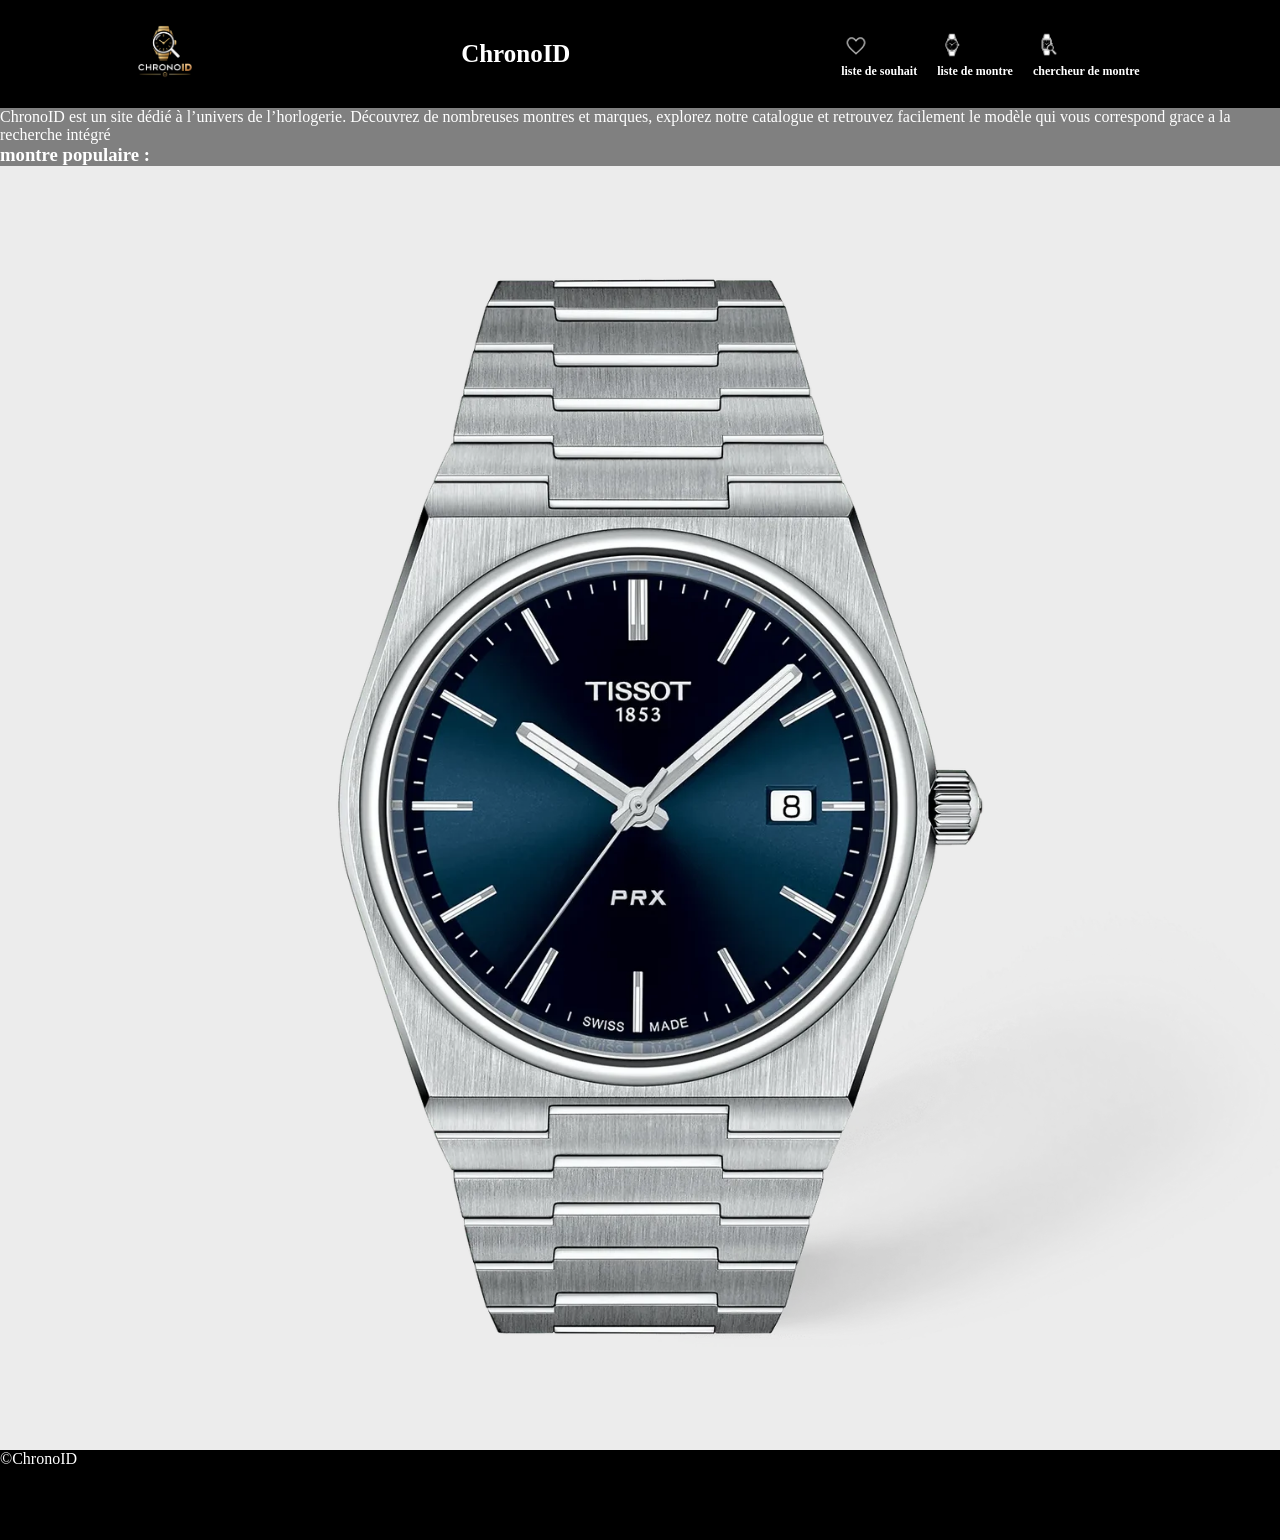
==== site-montre/html/acceuille.html @ 4a4f856d "v1 of ChronoID with only the home page and the base of list watch" ====
<!DOCTYPE html>
<html lang="fr">

<head>
    <meta charset="UTF-8">
    <meta name="viewport" content="width=device-width, initial-scale=1.0">
    <title>acceuile montre</title>
    <script src="../js/script.js" defer></script>
    <link rel="stylesheet" href="../css/style.css">
</head>

<body>
    <header>
        <a href="acceuille.html" id="logo"><img src="../img/logo.png" alt="logo ChronoID"></a>
        <h1 id="title">ChronoID</h1>
        <nav>
            <a href="liste-souhait.html"><img src="../img/liste-de-souhait-blanc.png" alt="liste de souhait"><p>liste de souhait</p></a>
            <a href="liste-montre.html"><img src="../img/liste-montre-blanc.png" alt="liste de montre"><p>liste de montre</p></a>
            <a href="recherche.montre.html"><img src="../img/recherche-montre-blanc.png" alt="recherche montre"><p>chercheur de montre</p></a>
        </nav>
    </header>
    <main id="acceuil">
        <section>
            <p>ChronoID est un site dédié à l’univers de l’horlogerie. Découvrez de nombreuses montres et marques, explorez notre catalogue et retrouvez facilement le modèle qui vous correspond grace a la recherche intégré</p>
            <h3>montre populaire :</h3>
        </section>
        <img id="montre" src="../img/rolex/daytona.jpg" alt="montre populaire">
    </main>
    <footer>
        &copyChronoID
        <nav>
            
        </nav>
    </footer>
</body>

</html>
---- site-montre/css/style.css ----
/* general*/
*{
  box-sizing: border-box;
  margin: 0 auto;
}
body{
    min-height: 600px;
}
/*header*/
#title{
    color: white;
    font-size: 25px;
}
#acceuil{
    background-color: rgb(236, 236, 236);
}
header{
    display: flex;
    flex-direction: row;
    background-color: black;
    align-items: center;
    justify-content:space-between;
    height: 12vh;
    img{
        height: 70px;
    }
    nav{
        display: flex;
        align-items: center;
        justify-content: space-between;

        a{
            padding:10px;
            text-decoration: none;
            img{
                height: 30px;
            }
            p{
                color: white;
                font-size: 12px;
                font-weight: bold;
            }
        }
    }
}

#acceuil{

    section{
        background-color: grey;
        color: white;
        height: 20%;
    }
    #montre2{
        display: none;
    }
    img{
        width: 100vw;
    }
}
#list-montre{
    #liste-montre{
    display: grid;
    grid-template-columns: repeat(4,1fr);
        .montre{
            display: flex;
            flex-direction:column;
            border:1px solid black;
            width: 25vw;

            img{
                height: 20vw;
                width: 20vw;
            }
        }}
}
footer{
    background-color: black;
    color: white;
    height: 10vh;
}
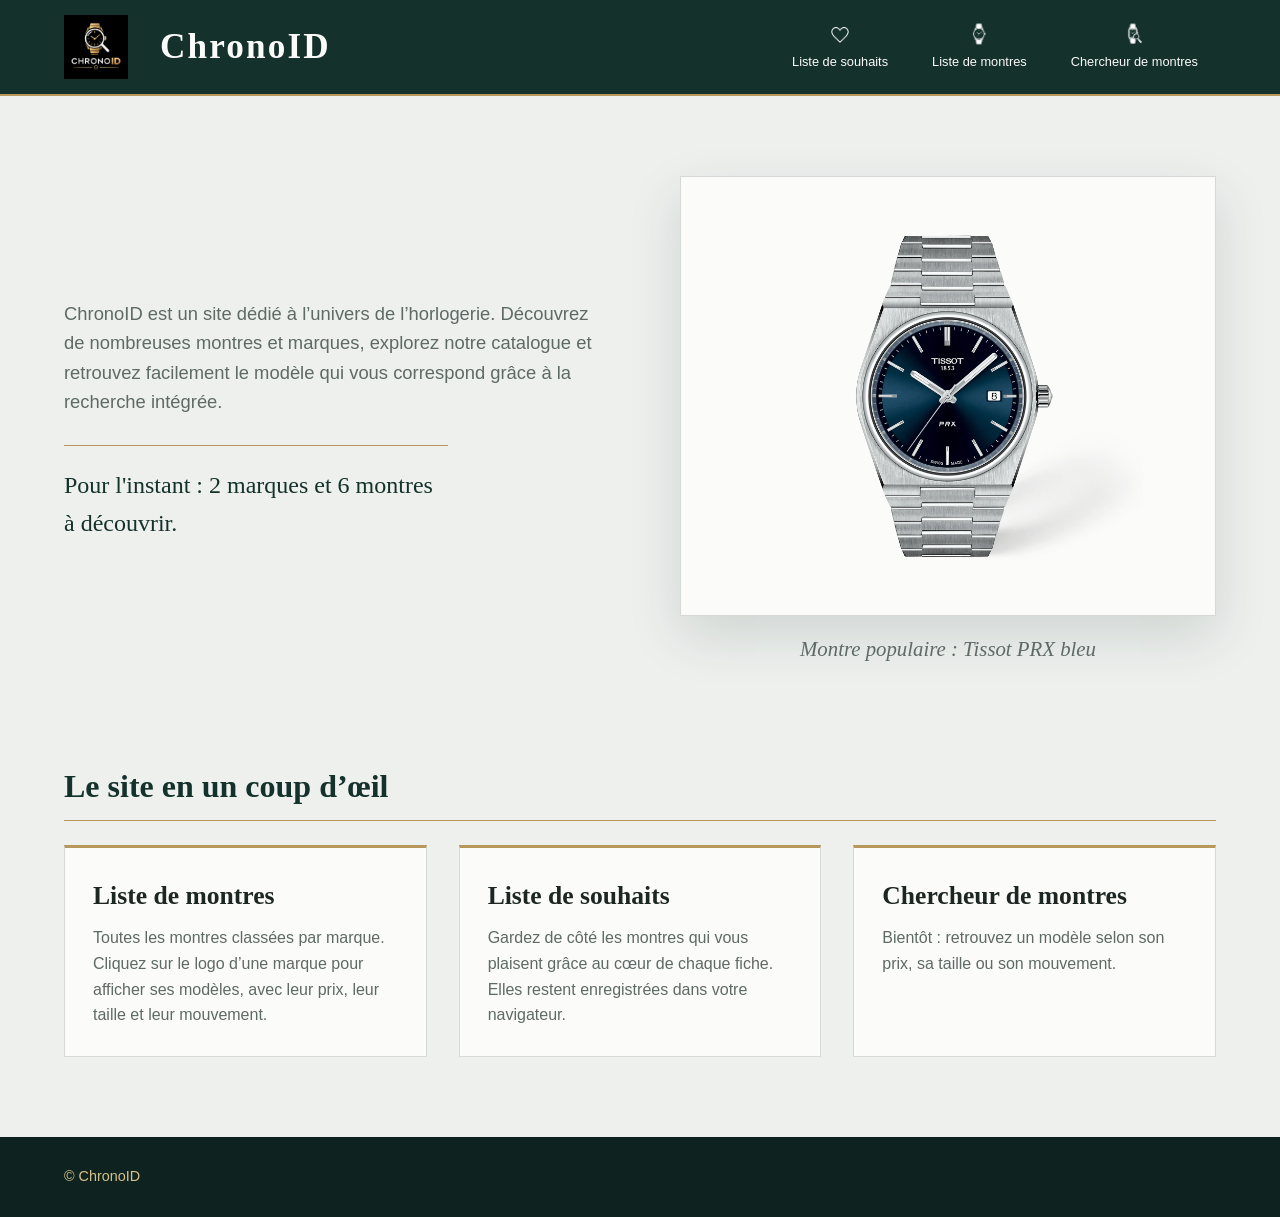
==== commit ca0db332: "site montre v2 with new interface + fonctionality" ====
--- a/site-montre/html/acceuille.html
+++ b/site-montre/html/acceuille.html
@@ -4,33 +4,54 @@
 <head>
     <meta charset="UTF-8">
     <meta name="viewport" content="width=device-width, initial-scale=1.0">
-    <title>acceuile montre</title>
+    <title>Accueil | ChronoID</title>
+    <link rel="stylesheet" href="../css/style.css">
     <script src="../js/script.js" defer></script>
-    <link rel="stylesheet" href="../css/style.css">
 </head>
 
 <body>
     <header>
-        <a href="acceuille.html" id="logo"><img src="../img/logo.png" alt="logo ChronoID"></a>
+        <a href="acceuille.html" id="logo"><img src="../img/logo.png" alt="Logo ChronoID"></a>
         <h1 id="title">ChronoID</h1>
         <nav>
-            <a href="liste-souhait.html"><img src="../img/liste-de-souhait-blanc.png" alt="liste de souhait"><p>liste de souhait</p></a>
-            <a href="liste-montre.html"><img src="../img/liste-montre-blanc.png" alt="liste de montre"><p>liste de montre</p></a>
-            <a href="recherche.montre.html"><img src="../img/recherche-montre-blanc.png" alt="recherche montre"><p>chercheur de montre</p></a>
-        </nav>
-    </header>
-    <main id="acceuil">
-        <section>
-            <p>ChronoID est un site dédié à l’univers de l’horlogerie. Découvrez de nombreuses montres et marques, explorez notre catalogue et retrouvez facilement le modèle qui vous correspond grace a la recherche intégré</p>
-            <h3>montre populaire :</h3>
+            <a href="liste-souhait.html"><img src="../img/liste-de-souhait-blanc.png" alt=""><span>Liste de souhaits</span></a>
+            <a href="liste-montre.html"><img src="../img/liste-montre-blanc.png" alt=""><span>Liste de montres</span></a>
+            <a href="recherche-montre.html"><img src="../img/recherche-montre-blanc.png" alt=""><span>Chercheur de montres</span></a>
+        </nav>    </header>
+
+    <main id="accueil">
+        <div class="hero">
+            <section>
+                <p class="intro">ChronoID est un site dédié à l’univers de l’horlogerie. Découvrez de nombreuses montres et marques, explorez notre catalogue et retrouvez facilement le modèle qui vous correspond grâce à la recherche intégrée.</p>
+                <p id="stats"></p>
+            </section>
+            <figure>
+                <img id="montre" src="../img/tissot/prx-bleu.webp" alt="Rolex Cosmograph Daytona">
+                <figcaption id="legende">Montre populaire : Tissot PRX bleu</figcaption>
+            </figure>
+        </div>
+
+        <section class="apercu">
+            <h2>Le site en un coup d’œil</h2>
+            <div class="blocs">
+                <a class="bloc" href="liste-montre.html">
+                    <h3>Liste de montres</h3>
+                    <p>Toutes les montres classées par marque. Cliquez sur le logo d’une marque pour afficher ses modèles, avec leur prix, leur taille et leur mouvement.</p>
+                </a>
+                <a class="bloc" href="liste-souhait.html">
+                    <h3>Liste de souhaits</h3>
+                    <p>Gardez de côté les montres qui vous plaisent grâce au cœur de chaque fiche. Elles restent enregistrées dans votre navigateur.</p>
+                </a>
+                <a class="bloc" href="recherche-montre.html">
+                    <h3>Chercheur de montres</h3>
+                    <p>Bientôt : retrouvez un modèle selon son prix, sa taille ou son mouvement.</p>
+                </a>
+            </div>
         </section>
-        <img id="montre" src="../img/rolex/daytona.jpg" alt="montre populaire">
     </main>
+
     <footer>
-        &copyChronoID
-        <nav>
-            
-        </nav>
+        <p>&copy; ChronoID</p>
     </footer>
 </body>
 
--- a/site-montre/css/style.css
+++ b/site-montre/css/style.css
@@ -1,81 +1,435 @@
-/* general*/
-*{
+/* ===== Variables ===== */
+:root {
+  --vert-profond: #14312b;
+  --vert-sombre: #0e231f;
+  --or: #b8975a;
+  --or-clair: #d9c08a;
+  --pierre: #eef0ee;
+  --blanc: #fbfbfa;
+  --encre: #1c2623;
+  --gris: #5d6a66;
+  --trait: #d5dad7;
+
+  --titre: "Cormorant Garamond", Georgia, "Times New Roman", serif;
+  --texte: "Inter", "Helvetica Neue", Arial, sans-serif;
+}
+
+/* ===== Général ===== */
+* {
   box-sizing: border-box;
+  margin: 0;
+  padding: 0;
+}
+
+body {
+  min-height: 100vh;
+  display: flex;
+  flex-direction: column;
+  font-family: var(--texte);
+  color: var(--encre);
+  background-color: var(--pierre);
+  line-height: 1.6;
+}
+
+main {
+  flex: 1;
+}
+
+a:focus-visible {
+  outline: 2px solid var(--or);
+  outline-offset: 3px;
+}
+
+/* ===== Header ===== */
+header {
+  display: flex;
+  align-items: center;
+  justify-content: space-between;
+  gap: 2rem;
+  padding: 0 4rem;
+  height: 96px;
+  background-color: var(--vert-profond);
+  border-bottom: 2px solid var(--or);
+}
+
+header #logo img {
+  height: 64px;
+  display: block;
+}
+
+#title {
+  margin-right: auto;
+  font-family: var(--titre);
+  font-size: 2.2rem;
+  font-weight: 600;
+  letter-spacing: 0.06em;
+  color: var(--blanc);
+}
+
+header nav {
+  display: flex;
+  align-items: center;
+  gap: 0.5rem;
+}
+
+header nav a {
+  display: flex;
+  flex-direction: column;
+  align-items: center;
+  gap: 4px;
+  padding: 10px 18px;
+  text-decoration: none;
+  border-bottom: 2px solid transparent;
+  transition: border-color 0.2s;
+}
+
+header nav a:hover,
+header nav a[aria-current="page"] {
+  border-bottom-color: var(--or);
+}
+
+header nav a img {
+  height: 28px;
+}
+
+header nav a span,
+header nav a p {
+  font-size: 0.8rem;
+  font-weight: 500;
+  color: var(--blanc);
+}
+
+/* ===== Page d'accueil ===== */
+#accueil {
+  max-width: 1280px;
+  width: 100%;
   margin: 0 auto;
-}
-body{
-    min-height: 600px;
-}
-/*header*/
-#title{
-    color: white;
-    font-size: 25px;
-}
-#acceuil{
-    background-color: rgb(236, 236, 236);
-}
-header{
-    display: flex;
-    flex-direction: row;
-    background-color: black;
-    align-items: center;
-    justify-content:space-between;
-    height: 12vh;
-    img{
-        height: 70px;
-    }
-    nav{
-        display: flex;
-        align-items: center;
-        justify-content: space-between;
-
-        a{
-            padding:10px;
-            text-decoration: none;
-            img{
-                height: 30px;
-            }
-            p{
-                color: white;
-                font-size: 12px;
-                font-weight: bold;
-            }
-        }
-    }
-}
-
-#acceuil{
-
-    section{
-        background-color: grey;
-        color: white;
-        height: 20%;
-    }
-    #montre2{
-        display: none;
-    }
-    img{
-        width: 100vw;
-    }
-}
-#list-montre{
-    #liste-montre{
-    display: grid;
-    grid-template-columns: repeat(4,1fr);
-        .montre{
-            display: flex;
-            flex-direction:column;
-            border:1px solid black;
-            width: 25vw;
-
-            img{
-                height: 20vw;
-                width: 20vw;
-            }
-        }}
-}
-footer{
-    background-color: black;
-    color: white;
-    height: 10vh;
-}
+  padding: 5rem 4rem;
+}
+
+.hero {
+  display: grid;
+  grid-template-columns: 1fr 1fr;
+  align-items: center;
+  gap: 5rem;
+}
+
+.hero .intro {
+  max-width: 52ch;
+  font-size: 1.15rem;
+  color: var(--gris);
+}
+
+#stats {
+  margin-top: 1.75rem;
+  padding-top: 1.25rem;
+  border-top: 1px solid var(--or);
+  max-width: 24rem;
+  font-family: var(--titre);
+  font-size: 1.5rem;
+  color: var(--vert-profond);
+}
+
+.hero img#montre {
+  display: block;
+  width: 100%;
+  height: 440px;
+  object-fit: contain;
+  padding: 1.5rem;
+  background-color: var(--blanc);
+  border: 1px solid var(--trait);
+  box-shadow: 0 20px 50px rgba(20, 49, 43, 0.14);
+}
+
+.hero figcaption {
+  margin-top: 1rem;
+  font-family: var(--titre);
+  font-size: 1.3rem;
+  font-style: italic;
+  color: var(--gris);
+  text-align: center;
+}
+
+.apercu {
+  margin-top: 6rem;
+}
+
+.apercu h2,
+#liste-montre h2 {
+  margin-bottom: 1.5rem;
+  padding-bottom: 0.5rem;
+  border-bottom: 1px solid var(--or);
+  font-family: var(--titre);
+  font-size: 2rem;
+  color: var(--vert-profond);
+}
+
+.blocs {
+  display: grid;
+  grid-template-columns: repeat(3, 1fr);
+  gap: 2rem;
+}
+
+.bloc {
+  display: block;
+  padding: 1.75rem;
+  background-color: var(--blanc);
+  border: 1px solid var(--trait);
+  border-top: 3px solid var(--or);
+  color: inherit;
+  text-decoration: none;
+  transition: border-color 0.2s, background-color 0.2s;
+}
+
+.bloc:hover {
+  background-color: var(--vert-profond);
+  border-color: var(--or);
+  color: var(--blanc);
+}
+
+.bloc h3 {
+  margin-bottom: 0.5rem;
+  font-family: var(--titre);
+  font-size: 1.6rem;
+}
+
+.bloc p {
+  color: var(--gris);
+}
+
+.bloc:hover p {
+  color: var(--trait);
+}
+
+/* ===== Liste de montres : marques cliquables ===== */
+#list-montre,
+main.page {
+  max-width: 1280px;
+  width: 100%;
+  margin: 0 auto;
+  padding: 4rem;
+}
+
+#marques {
+  display: grid;
+  grid-template-columns: repeat(auto-fill, minmax(190px, 1fr));
+  gap: 1.5rem;
+  margin-bottom: 3.5rem;
+}
+
+.marque-btn {
+  display: flex;
+  flex-direction: column;
+  align-items: center;
+  gap: 0.5rem;
+  padding: 1.5rem 1rem;
+  font: inherit;
+  color: var(--encre);
+  background-color: var(--blanc);
+  border: 1px solid var(--trait);
+  cursor: pointer;
+  transition: border-color 0.2s, background-color 0.2s, color 0.2s;
+}
+
+.marque-btn:hover {
+  border-color: var(--or);
+}
+
+.marque-btn:focus-visible,
+.coeur:focus-visible,
+.bloc:focus-visible {
+  outline: 2px solid var(--or);
+  outline-offset: 3px;
+}
+
+.marque-btn.active {
+  background-color: var(--vert-profond);
+  border-color: var(--or);
+  color: var(--blanc);
+}
+
+.logo-marque {
+  width: 84px;
+  height: 84px;
+  object-fit: contain;
+}
+
+.logo-marque.initiale {
+  display: flex;
+  align-items: center;
+  justify-content: center;
+  border-radius: 50%;
+  background: linear-gradient(135deg, var(--or-clair), var(--or));
+  font-family: var(--titre);
+  font-size: 2.8rem;
+  font-weight: 600;
+  color: var(--vert-profond);
+}
+
+.nom-marque {
+  font-family: var(--titre);
+  font-size: 1.5rem;
+  font-weight: 600;
+}
+
+.compte {
+  font-size: 0.85rem;
+  color: var(--gris);
+}
+
+.marque-btn.active .compte {
+  color: var(--or-clair);
+}
+
+/* ===== Cartes de montres (liste + souhaits) ===== */
+.montres-marque {
+  display: grid;
+  grid-template-columns: repeat(auto-fill, minmax(260px, 1fr));
+  gap: 2rem;
+}
+
+.montre {
+  position: relative;
+  display: flex;
+  flex-direction: column;
+  gap: 1rem;
+  padding: 1.25rem;
+  background-color: var(--blanc);
+  border: 1px solid var(--trait);
+  transition: border-color 0.2s;
+}
+
+.montre:hover {
+  border-color: var(--or);
+}
+
+.montre img {
+  width: 100%;
+  height: 260px;
+  object-fit: contain;
+}
+
+.montre h3 {
+  font-family: var(--titre);
+  font-size: 1.4rem;
+  color: var(--vert-profond);
+}
+
+.montre .prix {
+  font-weight: 500;
+}
+
+.montre .details {
+  font-size: 0.9rem;
+  color: var(--gris);
+}
+
+.coeur {
+  position: absolute;
+  top: 0.75rem;
+  right: 0.75rem;
+  z-index: 1;
+  width: 2.5rem;
+  height: 2.5rem;
+  font-size: 1.4rem;
+  line-height: 1;
+  color: var(--or);
+  background-color: var(--pierre);
+  border: 1px solid var(--trait);
+  border-radius: 50%;
+  cursor: pointer;
+}
+
+.coeur[aria-pressed="true"] {
+  color: var(--blanc);
+  background-color: var(--vert-profond);
+  border-color: var(--or);
+}
+
+.vide {
+  font-family: var(--titre);
+  font-size: 1.6rem;
+  font-style: italic;
+  color: var(--gris);
+}
+
+/* ===== Footer ===== */
+footer {
+  display: flex;
+  align-items: center;
+  justify-content: space-between;
+  padding: 0 4rem;
+  height: 80px;
+  background-color: var(--vert-sombre);
+  color: var(--or-clair);
+  font-size: 0.9rem;
+}
+
+/* ===== Tablette / téléphone (secondaire) ===== */
+@media (max-width: 900px) {
+  header {
+    padding: 0 1.25rem;
+    height: auto;
+    min-height: 80px;
+    flex-wrap: wrap;
+    gap: 0.5rem 1rem;
+  }
+
+  header #logo img {
+    height: 48px;
+  }
+
+  #title {
+    font-size: 1.6rem;
+  }
+
+  header nav {
+    width: 100%;
+    justify-content: space-around;
+  }
+
+  header nav a {
+    padding: 8px 6px;
+  }
+
+  #accueil {
+    padding: 2.5rem 1.25rem;
+  }
+
+  .hero,
+  .blocs {
+    grid-template-columns: 1fr;
+    gap: 2rem;
+  }
+
+  .hero img#montre {
+    height: 300px;
+  }
+
+  .apercu {
+    margin-top: 3.5rem;
+  }
+
+  #list-montre,
+  main.page {
+    padding: 2rem 1.25rem;
+  }
+
+  #marques {
+    grid-template-columns: repeat(2, 1fr);
+    gap: 1rem;
+  }
+
+  .montres-marque {
+    grid-template-columns: repeat(2, 1fr);
+    gap: 1rem;
+  }
+
+  .montre img {
+    height: 40vw;
+  }
+
+  footer {
+    padding: 0 1.25rem;
+  }
+}
